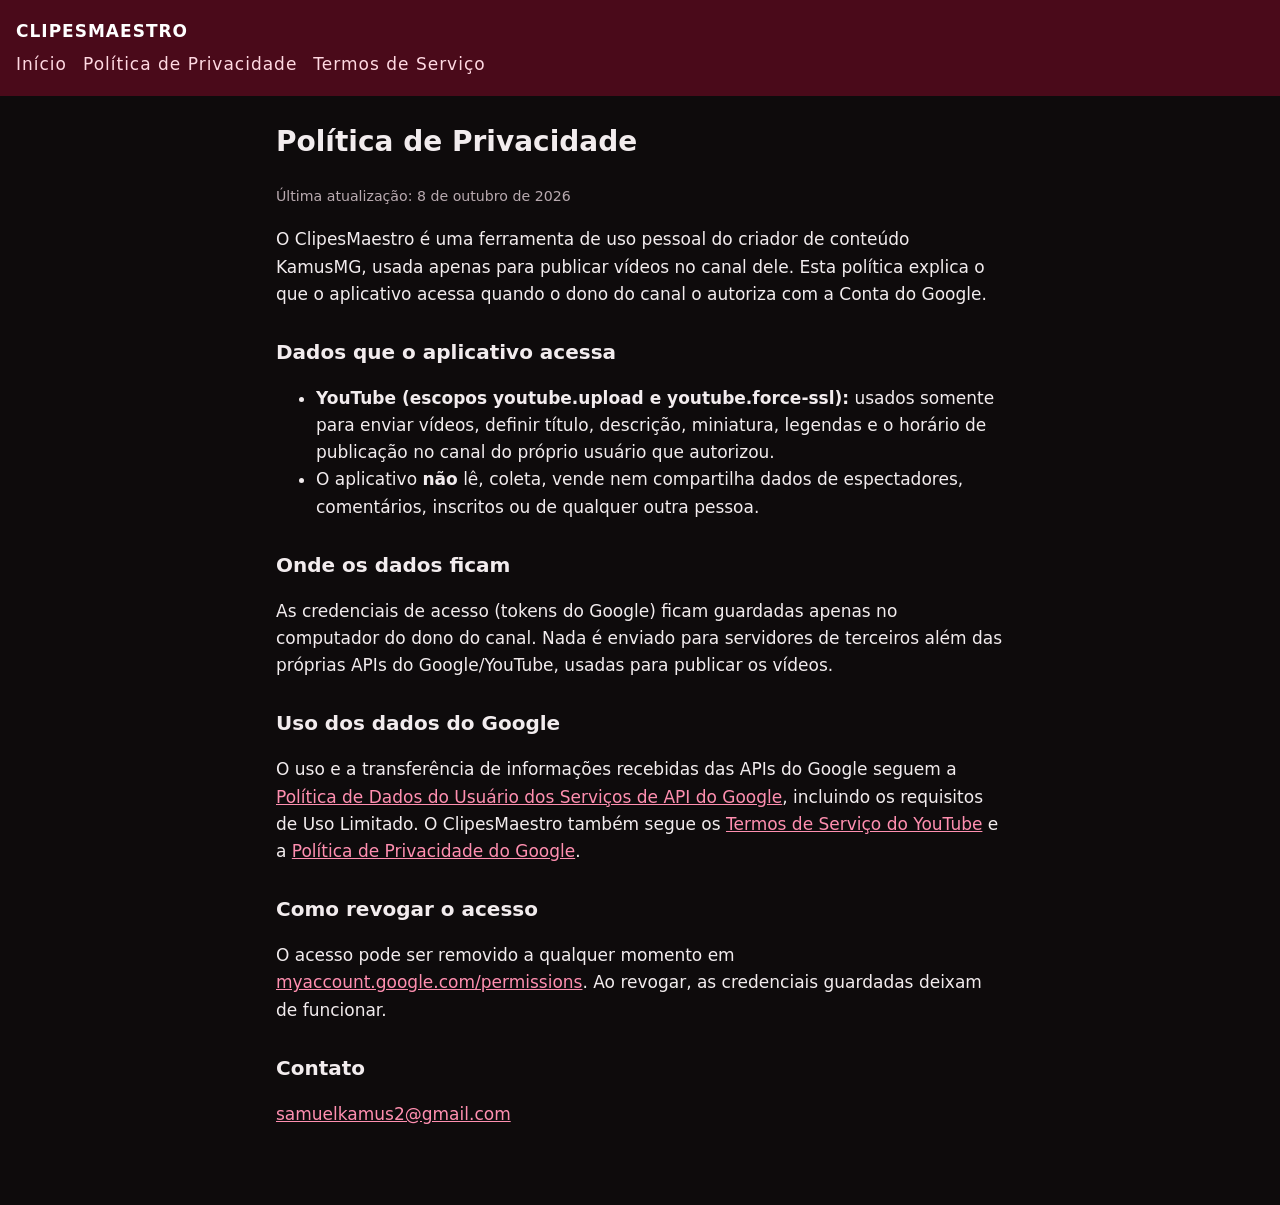
==== privacidade.html @ f681c5fc "docs: paginas publicas do app clipesmaestro (inicio, privacidade, termos)" ====
<!doctype html><html lang="pt-BR"><head><meta charset="utf-8"><meta name="viewport" content="width=device-width, initial-scale=1"><link rel="stylesheet" href="estilo.css"><title>Política de Privacidade - ClipesMaestro</title></head><body><header><a href="./">CLIPESMAESTRO</a><nav><a href="./">Início</a><a href="privacidade.html">Política de Privacidade</a><a href="termos.html">Termos de Serviço</a></nav></header><main>
<h1>Política de Privacidade</h1>
<p><small>Última atualização: 8 de outubro de 2026</small></p>
<p>O ClipesMaestro é uma ferramenta de uso pessoal do criador de conteúdo KamusMG, usada apenas para publicar vídeos no canal dele. Esta política explica o que o aplicativo acessa quando o dono do canal o autoriza com a Conta do Google.</p>
<h2>Dados que o aplicativo acessa</h2>
<ul><li><strong>YouTube (escopos youtube.upload e youtube.force-ssl):</strong> usados somente para enviar vídeos, definir título, descrição, miniatura, legendas e o horário de publicação no canal do próprio usuário que autorizou.</li>
<li>O aplicativo <strong>não</strong> lê, coleta, vende nem compartilha dados de espectadores, comentários, inscritos ou de qualquer outra pessoa.</li></ul>
<h2>Onde os dados ficam</h2>
<p>As credenciais de acesso (tokens do Google) ficam guardadas apenas no computador do dono do canal. Nada é enviado para servidores de terceiros além das próprias APIs do Google/YouTube, usadas para publicar os vídeos.</p>
<h2>Uso dos dados do Google</h2>
<p>O uso e a transferência de informações recebidas das APIs do Google seguem a <a href="https://developers.google.com/terms/api-services-user-data-policy">Política de Dados do Usuário dos Serviços de API do Google</a>, incluindo os requisitos de Uso Limitado. O ClipesMaestro também segue os <a href="https://www.youtube.com/t/terms">Termos de Serviço do YouTube</a> e a <a href="https://policies.google.com/privacy">Política de Privacidade do Google</a>.</p>
<h2>Como revogar o acesso</h2>
<p>O acesso pode ser removido a qualquer momento em <a href="https://myaccount.google.com/permissions">myaccount.google.com/permissions</a>. Ao revogar, as credenciais guardadas deixam de funcionar.</p>
<h2>Contato</h2>
<p><a href="mailto:samuelkamus2@gmail.com">samuelkamus2@gmail.com</a></p>
</main></body></html>
---- estilo.css ----
:root { --bordo: #4A0A1A; --fundo: #0e0b0c; --texto: #f2ecee; --apagado: #b9aab0; }
* { box-sizing: border-box; }
body { margin: 0; background: var(--fundo); color: var(--texto); font: 17px/1.6 "Segoe UI", system-ui, sans-serif; }
header { background: var(--bordo); padding: 18px 16px; }
header a { color: #fff; text-decoration: none; font-weight: 800; letter-spacing: 1px; }
nav { margin-top: 6px; display: flex; gap: 16px; flex-wrap: wrap; }
nav a { font-weight: 400; color: #ffd9e2; }
main { max-width: 760px; margin: 0 auto; padding: 24px 16px 60px; }
h1 { font-size: 28px; margin: 0 0 12px; }
h2 { font-size: 20px; margin-top: 28px; }
p, li { color: var(--texto); }
small { color: var(--apagado); }
a { color: #ff8fb0; }
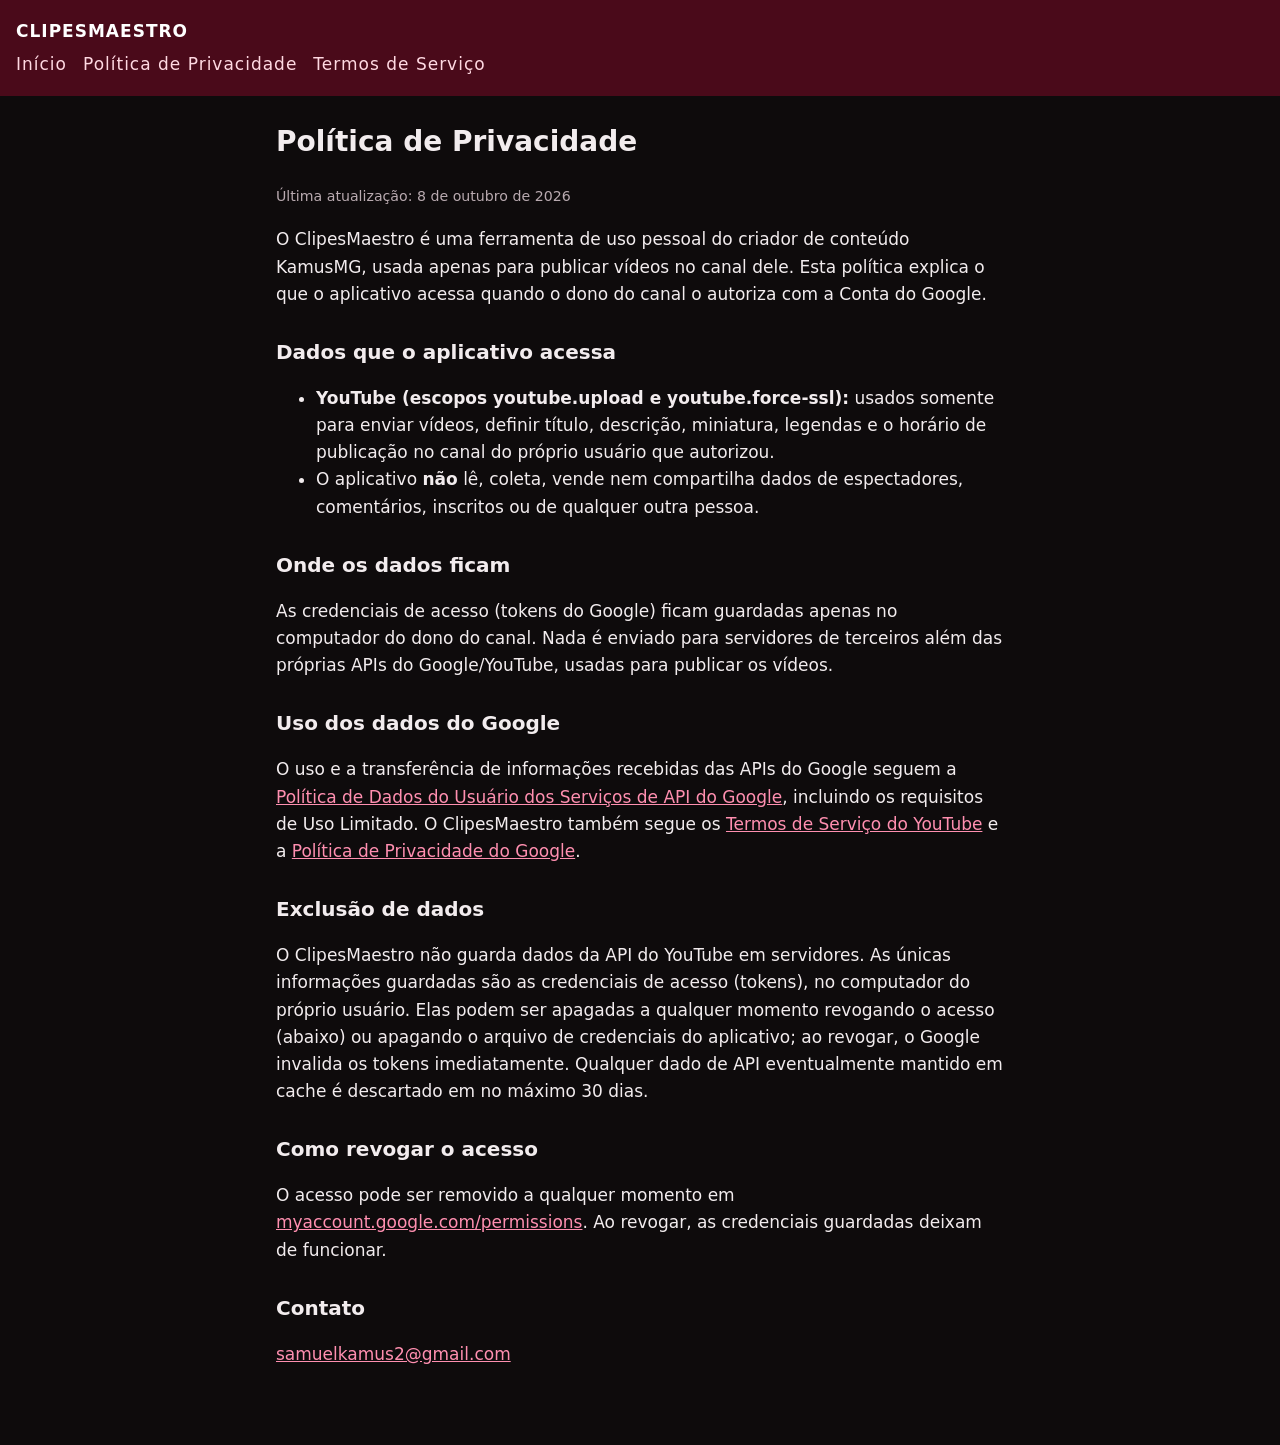
==== commit a8c6740f: "docs: marca do youtube na pagina inicial e secao de exclusao de dados" ====
--- a/privacidade.html
+++ b/privacidade.html
@@ -9,6 +9,8 @@
 <p>As credenciais de acesso (tokens do Google) ficam guardadas apenas no computador do dono do canal. Nada é enviado para servidores de terceiros além das próprias APIs do Google/YouTube, usadas para publicar os vídeos.</p>
 <h2>Uso dos dados do Google</h2>
 <p>O uso e a transferência de informações recebidas das APIs do Google seguem a <a href="https://developers.google.com/terms/api-services-user-data-policy">Política de Dados do Usuário dos Serviços de API do Google</a>, incluindo os requisitos de Uso Limitado. O ClipesMaestro também segue os <a href="https://www.youtube.com/t/terms">Termos de Serviço do YouTube</a> e a <a href="https://policies.google.com/privacy">Política de Privacidade do Google</a>.</p>
+<h2>Exclusão de dados</h2>
+<p>O ClipesMaestro não guarda dados da API do YouTube em servidores. As únicas informações guardadas são as credenciais de acesso (tokens), no computador do próprio usuário. Elas podem ser apagadas a qualquer momento revogando o acesso (abaixo) ou apagando o arquivo de credenciais do aplicativo; ao revogar, o Google invalida os tokens imediatamente. Qualquer dado de API eventualmente mantido em cache é descartado em no máximo 30 dias.</p>
 <h2>Como revogar o acesso</h2>
 <p>O acesso pode ser removido a qualquer momento em <a href="https://myaccount.google.com/permissions">myaccount.google.com/permissions</a>. Ao revogar, as credenciais guardadas deixam de funcionar.</p>
 <h2>Contato</h2>
--- a/estilo.css
+++ b/estilo.css
@@ -11,3 +11,5 @@
 p, li { color: var(--texto); }
 small { color: var(--apagado); }
 a { color: #ff8fb0; }
+.yt { background: #1a1416; border-left: 4px solid #ff0000; padding: 10px 12px; border-radius: 6px; }
+.ytlogo { display: inline-block; background: #ff0000; color: #fff; font-weight: 800; padding: 1px 8px; border-radius: 6px; margin-right: 6px; }
